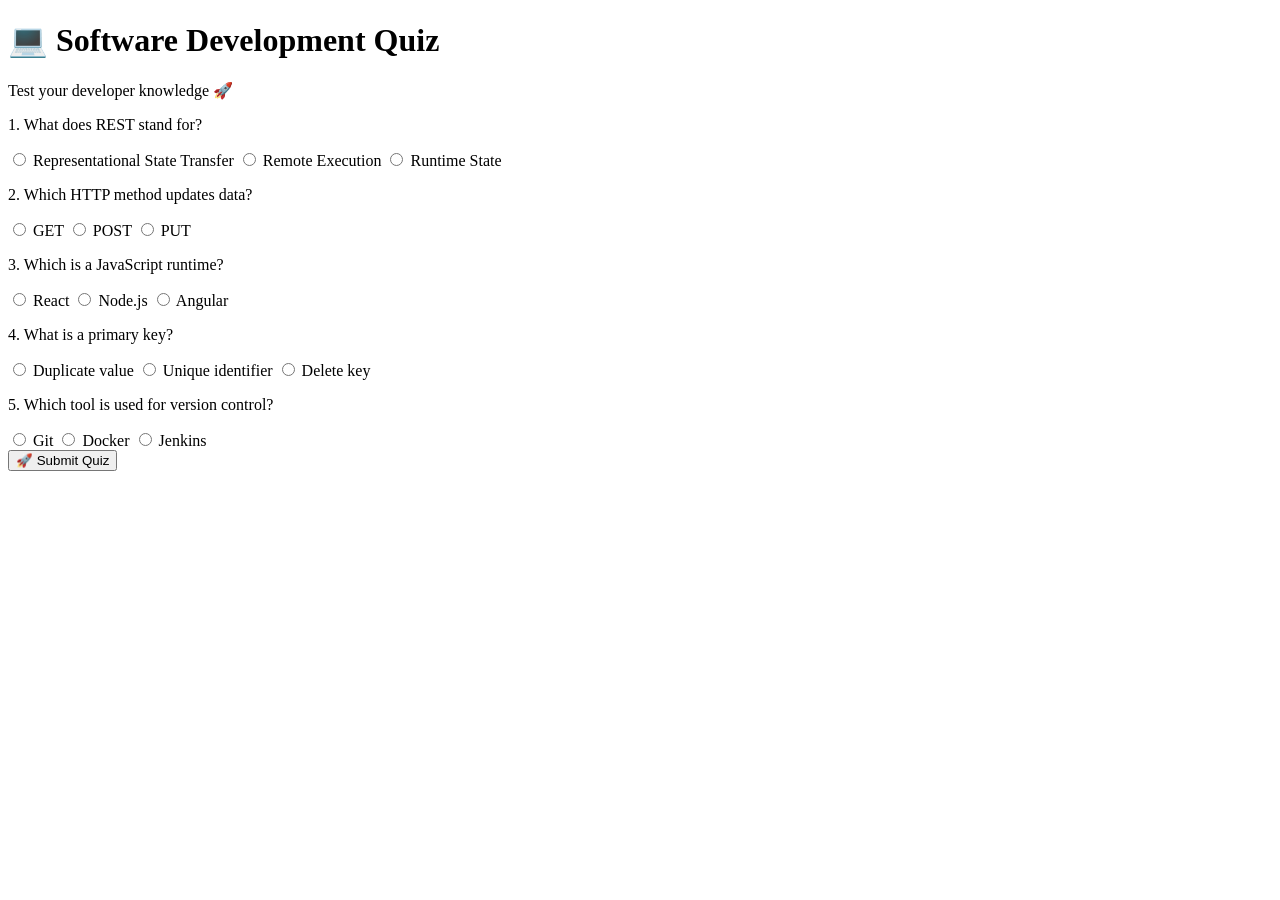
==== index.html @ a5337731 "Add initial HTML structure for software quiz" ====
<!DOCTYPE html>
<html>
<head>
    <title>Software Quiz</title>
    <link rel="stylesheet" href="style.css">
</head>
<body>

<div class="quiz-container">

    <h1>💻 Software Development Quiz</h1>
    <p class="subtitle">Test your developer knowledge 🚀</p>

    <!-- Question 1 -->
    <div class="question-card">
        <p>1. What does REST stand for?</p>
        <label><input type="radio" name="q1" value="a"> Representational State Transfer</label>
        <label><input type="radio" name="q1" value="b"> Remote Execution</label>
        <label><input type="radio" name="q1" value="c"> Runtime State</label>
    </div>

    <!-- Question 2 -->
    <div class="question-card">
        <p>2. Which HTTP method updates data?</p>
        <label><input type="radio" name="q2" value="a"> GET</label>
        <label><input type="radio" name="q2" value="b"> POST</label>
        <label><input type="radio" name="q2" value="c"> PUT</label>
    </div>

    <!-- Question 3 -->
    <div class="question-card">
        <p>3. Which is a JavaScript runtime?</p>
        <label><input type="radio" name="q3" value="a"> React</label>
        <label><input type="radio" name="q3" value="b"> Node.js</label>
        <label><input type="radio" name="q3" value="c"> Angular</label>
    </div>

    <!-- Question 4 -->
    <div class="question-card">
        <p>4. What is a primary key?</p>
        <label><input type="radio" name="q4" value="a"> Duplicate value</label>
        <label><input type="radio" name="q4" value="b"> Unique identifier</label>
        <label><input type="radio" name="q4" value="c"> Delete key</label>
    </div>

    <!-- Question 5 -->
    <div class="question-card">
        <p>5. Which tool is used for version control?</p>
        <label><input type="radio" name="q5" value="a"> Git</label>
        <label><input type="radio" name="q5" value="b"> Docker</label>
        <label><input type="radio" name="q5" value="c"> Jenkins</label>
    </div>

    <button onclick="checkAnswers()" class="submit-btn">🚀 Submit Quiz</button>

    <div id="result-box">
        <h2 id="result"></h2>
        <p id="message"></p>
    </div>

</div>

<script src="script.js"></script>

</body>
</html>
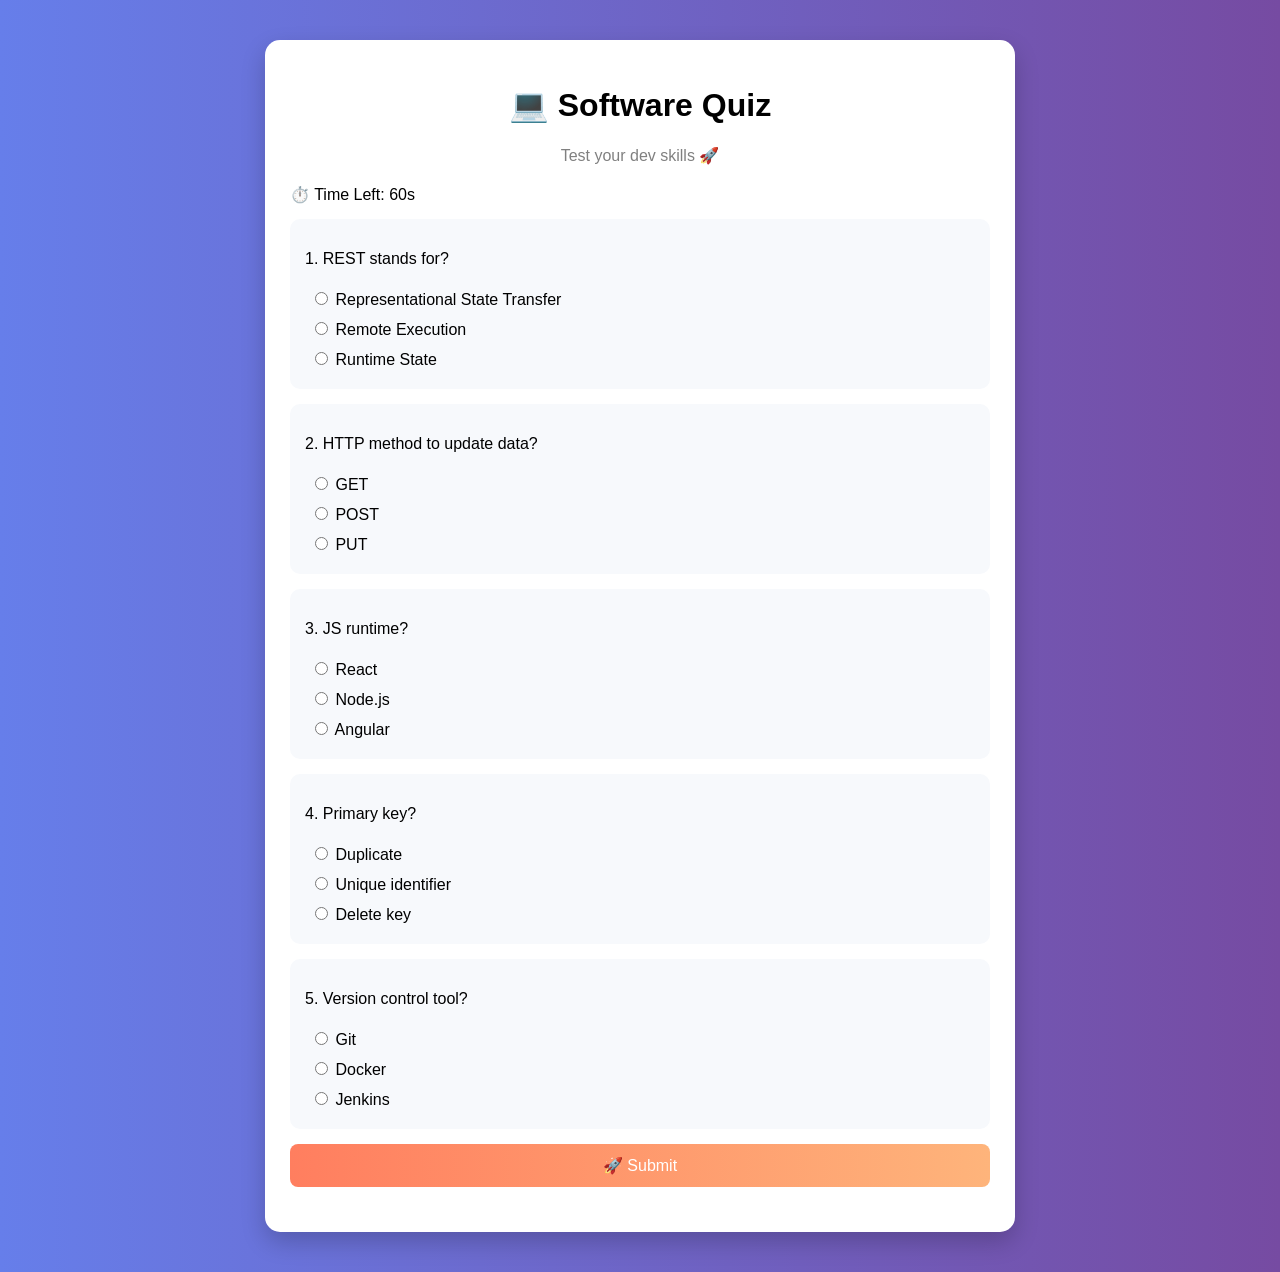
==== commit 77217c70: "Revise quiz questions and update button text" ====
--- a/index.html
+++ b/index.html
@@ -8,50 +8,54 @@
 
 <div class="quiz-container">
 
-    <h1>💻 Software Development Quiz</h1>
-    <p class="subtitle">Test your developer knowledge 🚀</p>
+    <h1>💻 Software Quiz</h1>
+    <p class="subtitle">Test your dev skills 🚀</p>
 
-    <!-- Question 1 -->
+    <!-- Timer -->
+    <div id="timer">⏱️ Time Left: 60s</div>
+
+    <!-- Progress -->
+    <div class="progress-bar">
+        <div id="progress"></div>
+    </div>
+
+    <!-- Questions -->
     <div class="question-card">
-        <p>1. What does REST stand for?</p>
+        <p>1. REST stands for?</p>
         <label><input type="radio" name="q1" value="a"> Representational State Transfer</label>
         <label><input type="radio" name="q1" value="b"> Remote Execution</label>
         <label><input type="radio" name="q1" value="c"> Runtime State</label>
     </div>
 
-    <!-- Question 2 -->
     <div class="question-card">
-        <p>2. Which HTTP method updates data?</p>
+        <p>2. HTTP method to update data?</p>
         <label><input type="radio" name="q2" value="a"> GET</label>
         <label><input type="radio" name="q2" value="b"> POST</label>
         <label><input type="radio" name="q2" value="c"> PUT</label>
     </div>
 
-    <!-- Question 3 -->
     <div class="question-card">
-        <p>3. Which is a JavaScript runtime?</p>
+        <p>3. JS runtime?</p>
         <label><input type="radio" name="q3" value="a"> React</label>
         <label><input type="radio" name="q3" value="b"> Node.js</label>
         <label><input type="radio" name="q3" value="c"> Angular</label>
     </div>
 
-    <!-- Question 4 -->
     <div class="question-card">
-        <p>4. What is a primary key?</p>
-        <label><input type="radio" name="q4" value="a"> Duplicate value</label>
+        <p>4. Primary key?</p>
+        <label><input type="radio" name="q4" value="a"> Duplicate</label>
         <label><input type="radio" name="q4" value="b"> Unique identifier</label>
         <label><input type="radio" name="q4" value="c"> Delete key</label>
     </div>
 
-    <!-- Question 5 -->
     <div class="question-card">
-        <p>5. Which tool is used for version control?</p>
+        <p>5. Version control tool?</p>
         <label><input type="radio" name="q5" value="a"> Git</label>
         <label><input type="radio" name="q5" value="b"> Docker</label>
         <label><input type="radio" name="q5" value="c"> Jenkins</label>
     </div>
 
-    <button onclick="checkAnswers()" class="submit-btn">🚀 Submit Quiz</button>
+    <button onclick="checkAnswers()" class="submit-btn">🚀 Submit</button>
 
     <div id="result-box">
         <h2 id="result"></h2>
@@ -61,6 +65,5 @@
 </div>
 
 <script src="script.js"></script>
-
 </body>
 </html>
--- a/style.css
+++ b/style.css
@@ -0,0 +1,63 @@
+body {
+    font-family: 'Poppins', sans-serif;
+    background: linear-gradient(to right, #667eea, #764ba2);
+    margin: 0;
+    padding: 0;
+}
+
+.quiz-container {
+    max-width: 700px;
+    margin: 40px auto;
+    background: white;
+    padding: 25px;
+    border-radius: 15px;
+    box-shadow: 0 10px 25px rgba(0,0,0,0.2);
+}
+
+h1 {
+    text-align: center;
+}
+
+.subtitle {
+    text-align: center;
+    color: gray;
+    margin-bottom: 20px;
+}
+
+.question-card {
+    background: #f7f9fc;
+    padding: 15px;
+    margin: 15px 0;
+    border-radius: 10px;
+    transition: 0.3s;
+}
+
+.question-card:hover {
+    transform: scale(1.02);
+}
+
+label {
+    display: block;
+    padding: 5px;
+    cursor: pointer;
+}
+
+.submit-btn {
+    width: 100%;
+    padding: 12px;
+    background: linear-gradient(to right, #ff7e5f, #feb47b);
+    border: none;
+    color: white;
+    font-size: 16px;
+    border-radius: 8px;
+    cursor: pointer;
+}
+
+.submit-btn:hover {
+    opacity: 0.9;
+}
+
+#result-box {
+    margin-top: 20px;
+    text-align: center;
+}
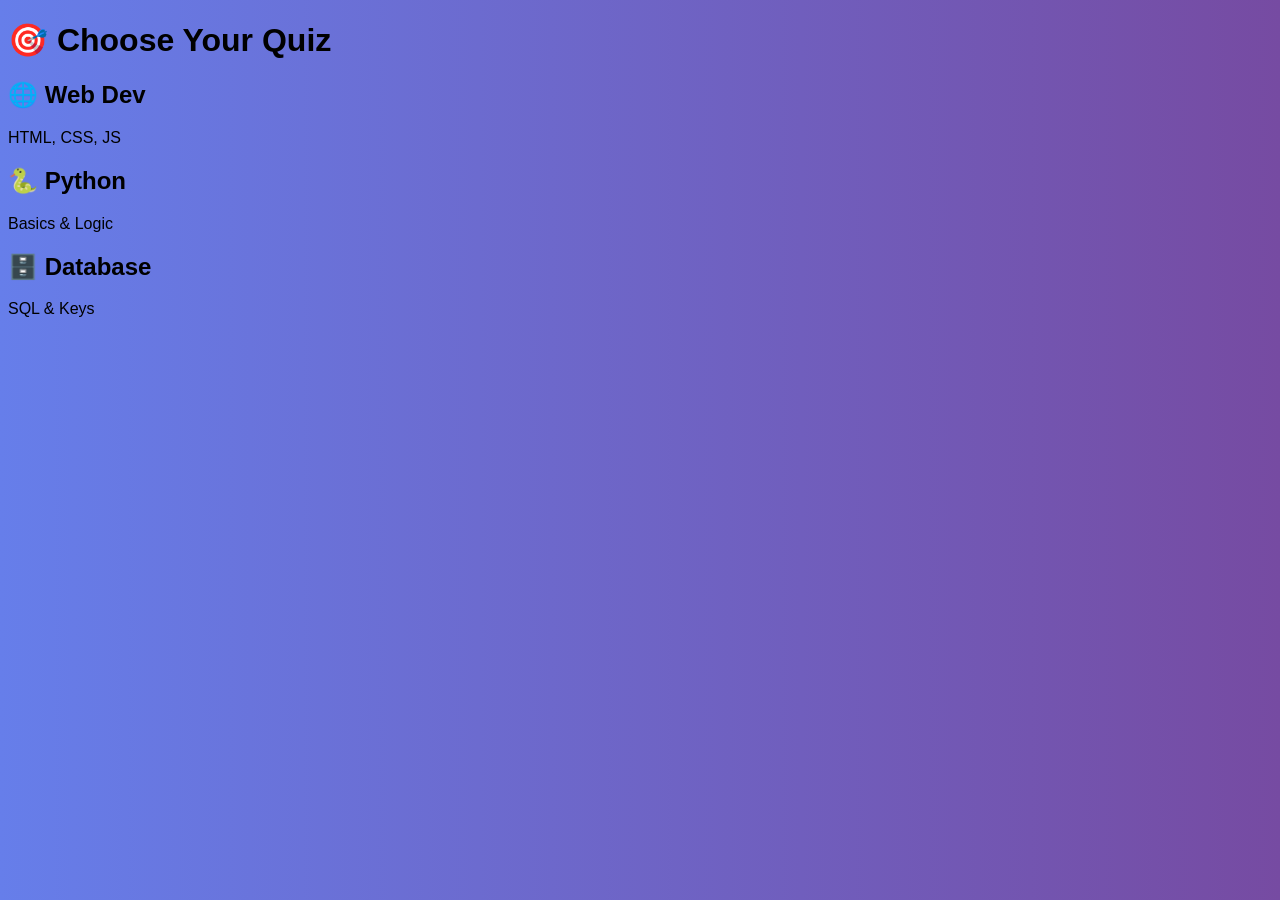
==== commit dda3fbc5: "Change title and update quiz sections in index.html" ====
--- a/index.html
+++ b/index.html
@@ -1,69 +1,38 @@
 <!DOCTYPE html>
 <html>
 <head>
-    <title>Software Quiz</title>
+    <title>Quiz App</title>
     <link rel="stylesheet" href="style.css">
 </head>
 <body>
 
-<div class="quiz-container">
+<h1 class="title">🎯 Choose Your Quiz</h1>
 
-    <h1>💻 Software Quiz</h1>
-    <p class="subtitle">Test your dev skills 🚀</p>
+<div class="card-container">
 
-    <!-- Timer -->
-    <div id="timer">⏱️ Time Left: 60s</div>
-
-    <!-- Progress -->
-    <div class="progress-bar">
-        <div id="progress"></div>
+    <div class="card" onclick="startQuiz('web')">
+        <h2>🌐 Web Dev</h2>
+        <p>HTML, CSS, JS</p>
     </div>
 
-    <!-- Questions -->
-    <div class="question-card">
-        <p>1. REST stands for?</p>
-        <label><input type="radio" name="q1" value="a"> Representational State Transfer</label>
-        <label><input type="radio" name="q1" value="b"> Remote Execution</label>
-        <label><input type="radio" name="q1" value="c"> Runtime State</label>
+    <div class="card" onclick="startQuiz('python')">
+        <h2>🐍 Python</h2>
+        <p>Basics & Logic</p>
     </div>
 
-    <div class="question-card">
-        <p>2. HTTP method to update data?</p>
-        <label><input type="radio" name="q2" value="a"> GET</label>
-        <label><input type="radio" name="q2" value="b"> POST</label>
-        <label><input type="radio" name="q2" value="c"> PUT</label>
-    </div>
-
-    <div class="question-card">
-        <p>3. JS runtime?</p>
-        <label><input type="radio" name="q3" value="a"> React</label>
-        <label><input type="radio" name="q3" value="b"> Node.js</label>
-        <label><input type="radio" name="q3" value="c"> Angular</label>
-    </div>
-
-    <div class="question-card">
-        <p>4. Primary key?</p>
-        <label><input type="radio" name="q4" value="a"> Duplicate</label>
-        <label><input type="radio" name="q4" value="b"> Unique identifier</label>
-        <label><input type="radio" name="q4" value="c"> Delete key</label>
-    </div>
-
-    <div class="question-card">
-        <p>5. Version control tool?</p>
-        <label><input type="radio" name="q5" value="a"> Git</label>
-        <label><input type="radio" name="q5" value="b"> Docker</label>
-        <label><input type="radio" name="q5" value="c"> Jenkins</label>
-    </div>
-
-    <button onclick="checkAnswers()" class="submit-btn">🚀 Submit</button>
-
-    <div id="result-box">
-        <h2 id="result"></h2>
-        <p id="message"></p>
+    <div class="card" onclick="startQuiz('db')">
+        <h2>🗄️ Database</h2>
+        <p>SQL & Keys</p>
     </div>
 
 </div>
 
-<script src="script.js"></script>
+<script>
+function startQuiz(subject) {
+    localStorage.setItem("subject", subject);
+    window.location.href = "quiz.html";
+}
+</script>
+
 </body>
 </html>
--- a/style.css
+++ b/style.css
@@ -1,35 +1,26 @@
 body {
     font-family: 'Poppins', sans-serif;
     background: linear-gradient(to right, #667eea, #764ba2);
-    margin: 0;
-    padding: 0;
 }
 
 .quiz-container {
     max-width: 700px;
-    margin: 40px auto;
+    margin: 30px auto;
     background: white;
-    padding: 25px;
+    padding: 20px;
     border-radius: 15px;
-    box-shadow: 0 10px 25px rgba(0,0,0,0.2);
-}
-
-h1 {
-    text-align: center;
 }
 
 .subtitle {
     text-align: center;
     color: gray;
-    margin-bottom: 20px;
 }
 
 .question-card {
     background: #f7f9fc;
     padding: 15px;
-    margin: 15px 0;
+    margin: 10px 0;
     border-radius: 10px;
-    transition: 0.3s;
 }
 
 .question-card:hover {
@@ -38,26 +29,37 @@
 
 label {
     display: block;
-    padding: 5px;
     cursor: pointer;
 }
 
 .submit-btn {
     width: 100%;
     padding: 12px;
-    background: linear-gradient(to right, #ff7e5f, #feb47b);
+    background: orange;
     border: none;
     color: white;
-    font-size: 16px;
     border-radius: 8px;
-    cursor: pointer;
 }
 
-.submit-btn:hover {
-    opacity: 0.9;
+/* Timer */
+#timer {
+    text-align: center;
+    font-weight: bold;
+    margin-bottom: 10px;
 }
 
-#result-box {
-    margin-top: 20px;
-    text-align: center;
+/* Progress bar */
+.progress-bar {
+    width: 100%;
+    height: 10px;
+    background: #ddd;
+    border-radius: 5px;
+    margin-bottom: 15px;
 }
+
+#progress {
+    height: 10px;
+    width: 0%;
+    background: green;
+    border-radius: 5px;
+}
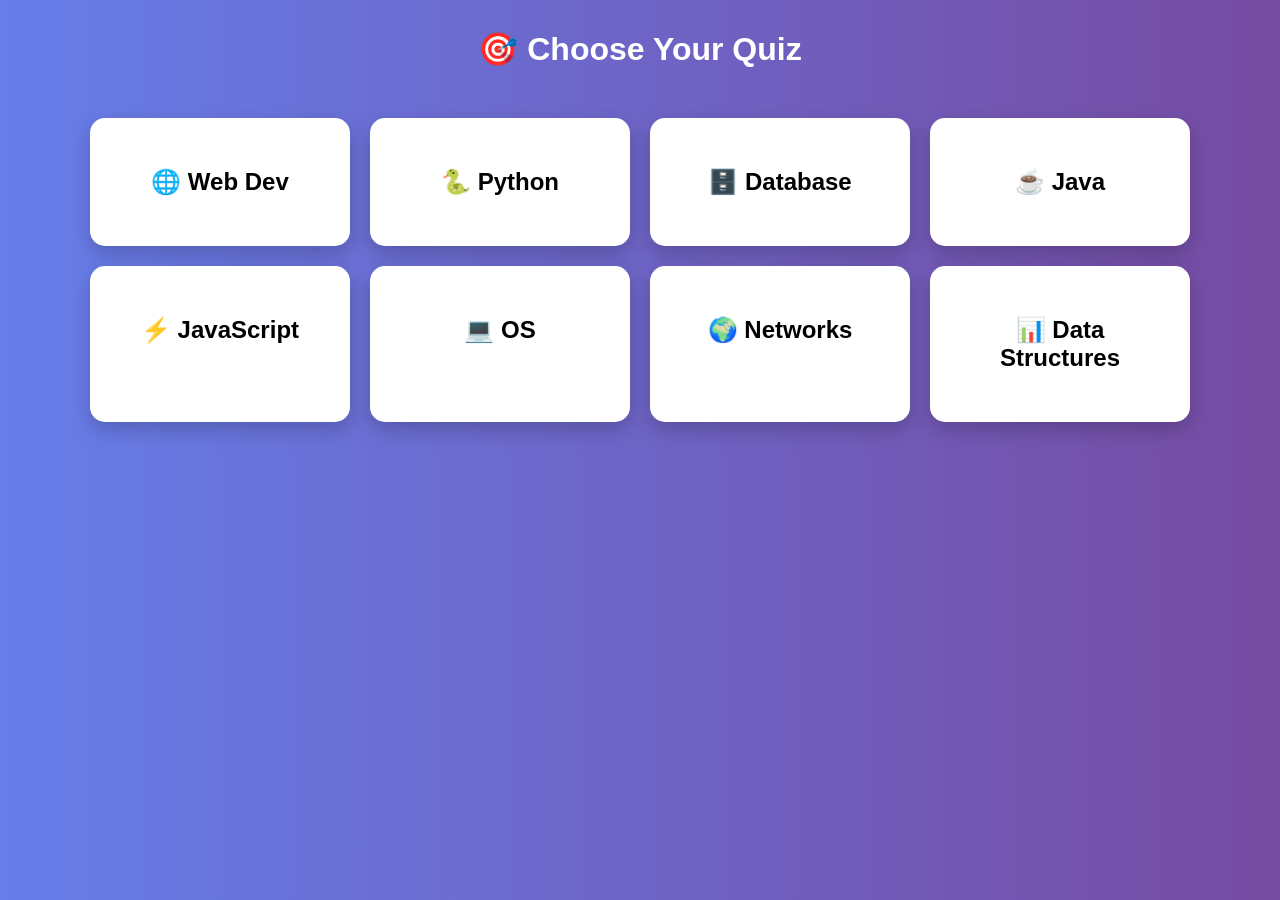
==== commit 58132618: "Add new quiz subjects to index.html" ====
--- a/index.html
+++ b/index.html
@@ -12,17 +12,34 @@
 
     <div class="card" onclick="startQuiz('web')">
         <h2>🌐 Web Dev</h2>
-        <p>HTML, CSS, JS</p>
     </div>
 
     <div class="card" onclick="startQuiz('python')">
         <h2>🐍 Python</h2>
-        <p>Basics & Logic</p>
     </div>
 
     <div class="card" onclick="startQuiz('db')">
         <h2>🗄️ Database</h2>
-        <p>SQL & Keys</p>
+    </div>
+
+    <div class="card" onclick="startQuiz('java')">
+        <h2>☕ Java</h2>
+    </div>
+
+    <div class="card" onclick="startQuiz('js')">
+        <h2>⚡ JavaScript</h2>
+    </div>
+
+    <div class="card" onclick="startQuiz('os')">
+        <h2>💻 OS</h2>
+    </div>
+
+    <div class="card" onclick="startQuiz('cn')">
+        <h2>🌍 Networks</h2>
+    </div>
+
+    <div class="card" onclick="startQuiz('ds')">
+        <h2>📊 Data Structures</h2>
     </div>
 
 </div>
--- a/style.css
+++ b/style.css
@@ -1,65 +1,43 @@
 body {
+    margin: 0;
     font-family: 'Poppins', sans-serif;
     background: linear-gradient(to right, #667eea, #764ba2);
+    color: white;
+    text-align: center;
 }
 
-.quiz-container {
-    max-width: 700px;
-    margin: 30px auto;
+.title {
+    margin-top: 30px;
+}
+
+.card-container {
+    display: flex;
+    justify-content: center;
+    gap: 20px;
+    margin-top: 50px;
+    flex-wrap: wrap;
+}
+
+.card {
     background: white;
-    padding: 20px;
+    color: black;
+    padding: 30px;
+    border-radius: 15px;
+    width: 200px;
+    cursor: pointer;
+    transition: 0.3s;
+    box-shadow: 0 8px 20px rgba(0,0,0,0.2);
+}
+
+.card:hover {
+    transform: scale(1.08);
+}
+
+.box {
+    background: white;
+    color: black;
+    margin: 50px auto;
+    padding: 25px;
+    width: 60%;
     border-radius: 15px;
 }
-
-.subtitle {
-    text-align: center;
-    color: gray;
-}
-
-.question-card {
-    background: #f7f9fc;
-    padding: 15px;
-    margin: 10px 0;
-    border-radius: 10px;
-}
-
-.question-card:hover {
-    transform: scale(1.02);
-}
-
-label {
-    display: block;
-    cursor: pointer;
-}
-
-.submit-btn {
-    width: 100%;
-    padding: 12px;
-    background: orange;
-    border: none;
-    color: white;
-    border-radius: 8px;
-}
-
-/* Timer */
-#timer {
-    text-align: center;
-    font-weight: bold;
-    margin-bottom: 10px;
-}
-
-/* Progress bar */
-.progress-bar {
-    width: 100%;
-    height: 10px;
-    background: #ddd;
-    border-radius: 5px;
-    margin-bottom: 15px;
-}
-
-#progress {
-    height: 10px;
-    width: 0%;
-    background: green;
-    border-radius: 5px;
-}
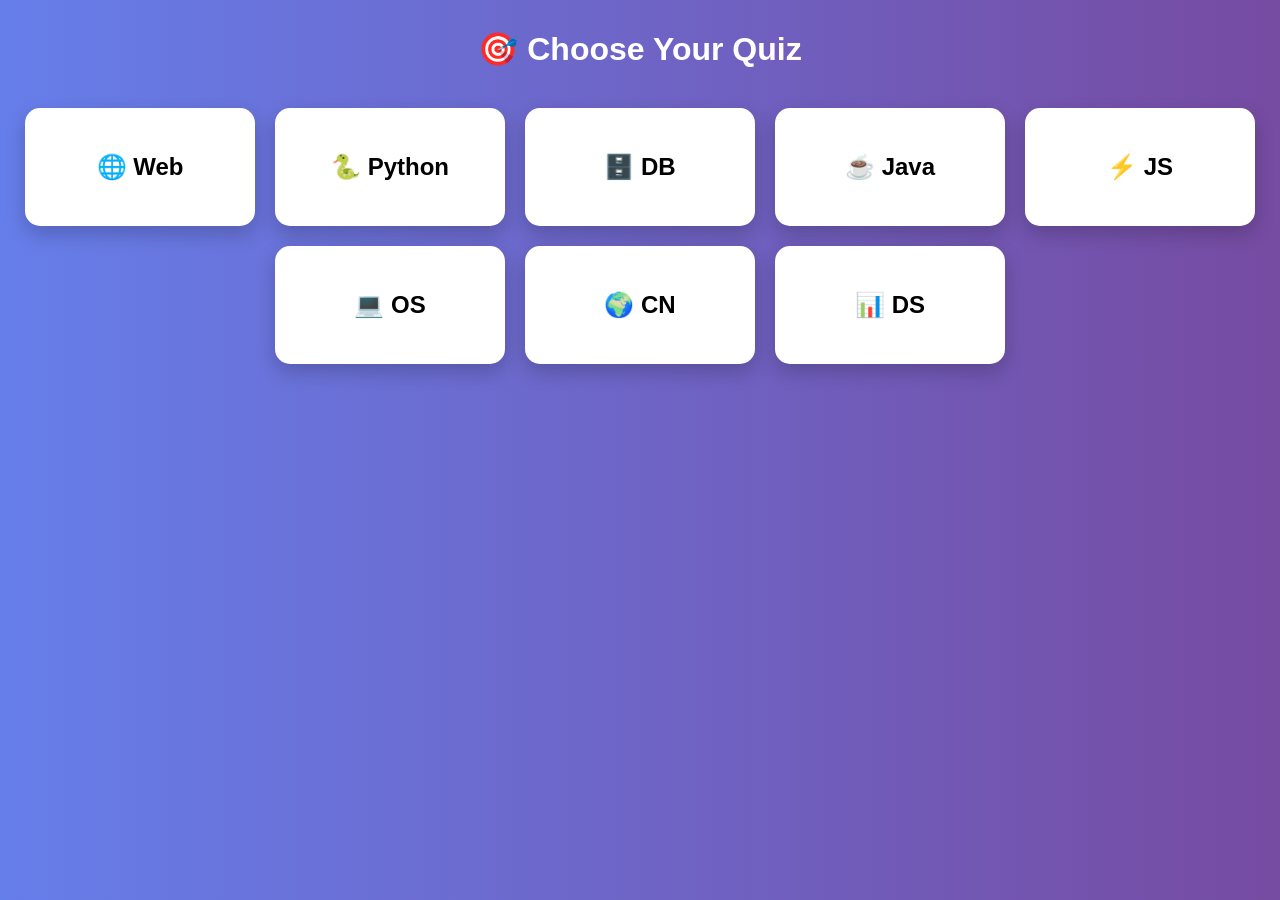
==== commit ec63694e: "Update index.html" ====
--- a/index.html
+++ b/index.html
@@ -10,37 +10,14 @@
 
 <div class="card-container">
 
-    <div class="card" onclick="startQuiz('web')">
-        <h2>🌐 Web Dev</h2>
-    </div>
-
-    <div class="card" onclick="startQuiz('python')">
-        <h2>🐍 Python</h2>
-    </div>
-
-    <div class="card" onclick="startQuiz('db')">
-        <h2>🗄️ Database</h2>
-    </div>
-
-    <div class="card" onclick="startQuiz('java')">
-        <h2>☕ Java</h2>
-    </div>
-
-    <div class="card" onclick="startQuiz('js')">
-        <h2>⚡ JavaScript</h2>
-    </div>
-
-    <div class="card" onclick="startQuiz('os')">
-        <h2>💻 OS</h2>
-    </div>
-
-    <div class="card" onclick="startQuiz('cn')">
-        <h2>🌍 Networks</h2>
-    </div>
-
-    <div class="card" onclick="startQuiz('ds')">
-        <h2>📊 Data Structures</h2>
-    </div>
+    <div class="card" onclick="startQuiz('web')"><h2>🌐 Web</h2></div>
+    <div class="card" onclick="startQuiz('python')"><h2>🐍 Python</h2></div>
+    <div class="card" onclick="startQuiz('db')"><h2>🗄️ DB</h2></div>
+    <div class="card" onclick="startQuiz('java')"><h2>☕ Java</h2></div>
+    <div class="card" onclick="startQuiz('js')"><h2>⚡ JS</h2></div>
+    <div class="card" onclick="startQuiz('os')"><h2>💻 OS</h2></div>
+    <div class="card" onclick="startQuiz('cn')"><h2>🌍 CN</h2></div>
+    <div class="card" onclick="startQuiz('ds')"><h2>📊 DS</h2></div>
 
 </div>
 
--- a/style.css
+++ b/style.css
@@ -6,24 +6,26 @@
     text-align: center;
 }
 
+/* Title */
 .title {
     margin-top: 30px;
 }
 
+/* Subject Cards */
 .card-container {
     display: flex;
     justify-content: center;
     gap: 20px;
-    margin-top: 50px;
+    margin-top: 40px;
     flex-wrap: wrap;
 }
 
 .card {
     background: white;
     color: black;
-    padding: 30px;
+    padding: 25px;
     border-radius: 15px;
-    width: 200px;
+    width: 180px;
     cursor: pointer;
     transition: 0.3s;
     box-shadow: 0 8px 20px rgba(0,0,0,0.2);
@@ -33,6 +35,7 @@
     transform: scale(1.08);
 }
 
+/* Quiz Box */
 .box {
     background: white;
     color: black;
@@ -40,4 +43,55 @@
     padding: 25px;
     width: 60%;
     border-radius: 15px;
+    box-shadow: 0 8px 20px rgba(0,0,0,0.2);
 }
+
+/* Buttons */
+button {
+    padding: 12px 20px;
+    border: none;
+    background: linear-gradient(to right, #ff7e5f, #feb47b);
+    color: white;
+    border-radius: 8px;
+    cursor: pointer;
+    font-size: 15px;
+    margin-top: 10px;
+}
+
+button:hover {
+    opacity: 0.9;
+}
+
+/* Timer */
+#timer {
+    font-weight: bold;
+    margin-bottom: 10px;
+}
+
+/* Progress Text */
+#progressText {
+    margin-bottom: 15px;
+    color: gray;
+}
+
+/* Question */
+#questionBox {
+    font-size: 20px;
+    margin-bottom: 15px;
+    font-weight: bold;
+}
+
+/* Options */
+#optionsBox label {
+    display: block;
+    background: #f1f1f1;
+    padding: 10px;
+    margin: 8px 0;
+    border-radius: 8px;
+    cursor: pointer;
+    transition: 0.2s;
+}
+
+#optionsBox label:hover {
+    background: #e0e0e0;
+}
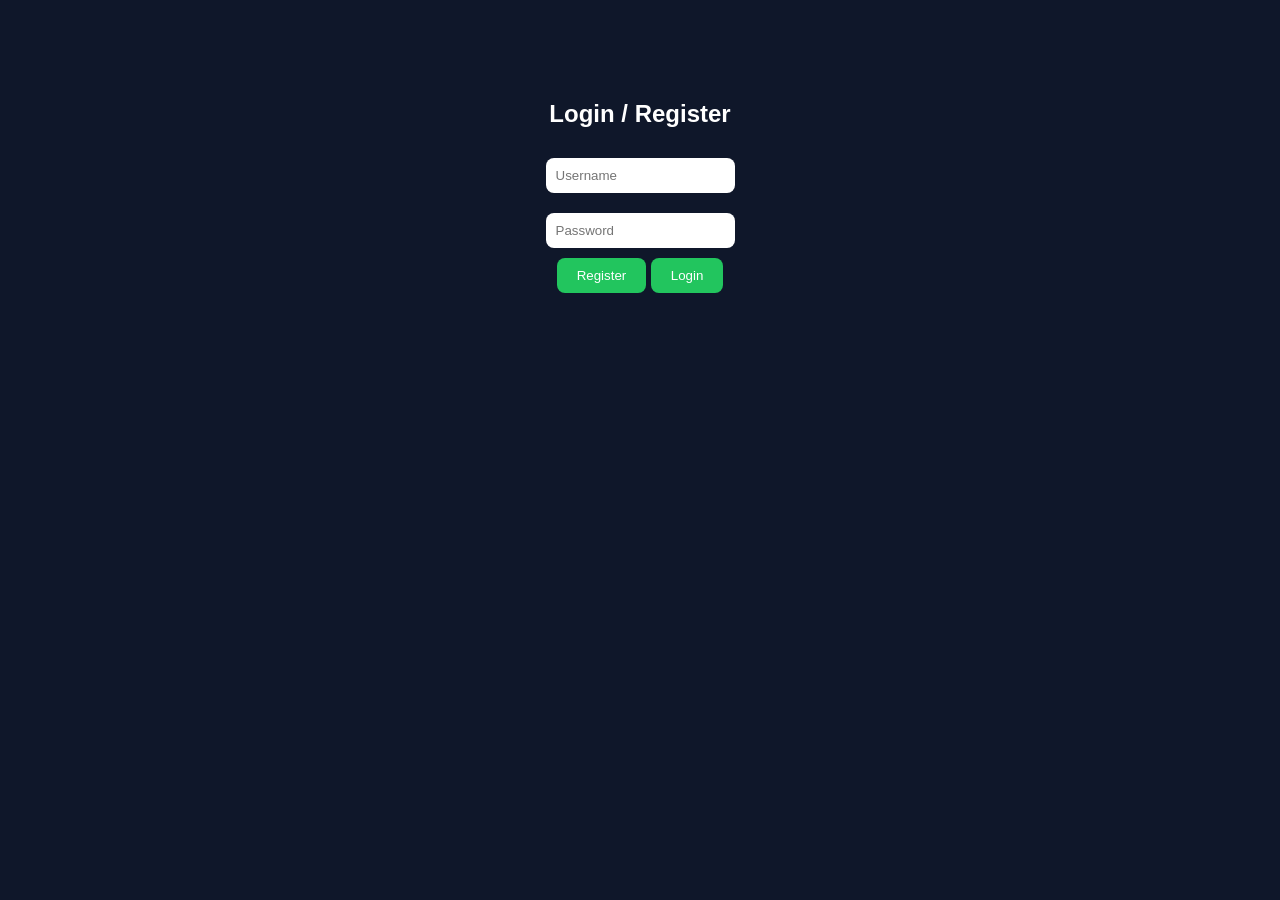
==== commit e62cc897: "Revamp index.html for login functionality" ====
--- a/index.html
+++ b/index.html
@@ -1,30 +1,45 @@
 <!DOCTYPE html>
 <html>
 <head>
-    <title>Quiz App</title>
-    <link rel="stylesheet" href="style.css">
+<title>Login</title>
+<style>
+body{font-family:sans-serif;background:#0f172a;color:white;text-align:center}
+.box{margin-top:100px}
+input{padding:10px;margin:10px;border-radius:8px;border:none}
+button{padding:10px 20px;border:none;border-radius:8px;background:#22c55e;color:white}
+</style>
 </head>
 <body>
 
-<h1 class="title">🎯 Choose Your Quiz</h1>
+<div class="box">
+<h2>Login / Register</h2>
 
-<div class="card-container">
+<input id="user" placeholder="Username"><br>
+<input id="pass" type="password" placeholder="Password"><br>
 
-    <div class="card" onclick="startQuiz('web')"><h2>🌐 Web</h2></div>
-    <div class="card" onclick="startQuiz('python')"><h2>🐍 Python</h2></div>
-    <div class="card" onclick="startQuiz('db')"><h2>🗄️ DB</h2></div>
-    <div class="card" onclick="startQuiz('java')"><h2>☕ Java</h2></div>
-    <div class="card" onclick="startQuiz('js')"><h2>⚡ JS</h2></div>
-    <div class="card" onclick="startQuiz('os')"><h2>💻 OS</h2></div>
-    <div class="card" onclick="startQuiz('cn')"><h2>🌍 CN</h2></div>
-    <div class="card" onclick="startQuiz('ds')"><h2>📊 DS</h2></div>
-
+<button onclick="register()">Register</button>
+<button onclick="login()">Login</button>
 </div>
 
 <script>
-function startQuiz(subject) {
-    localStorage.setItem("subject", subject);
-    window.location.href = "quiz.html";
+function register(){
+let u=document.getElementById("user").value;
+let p=document.getElementById("pass").value;
+
+localStorage.setItem(u,p);
+alert("Registered Successfully!");
+}
+
+function login(){
+let u=document.getElementById("user").value;
+let p=document.getElementById("pass").value;
+
+if(localStorage.getItem(u) === p){
+localStorage.setItem("currentUser",u);
+window.location = "dashboard.html";
+}else{
+alert("Invalid login!");
+}
 }
 </script>
 
